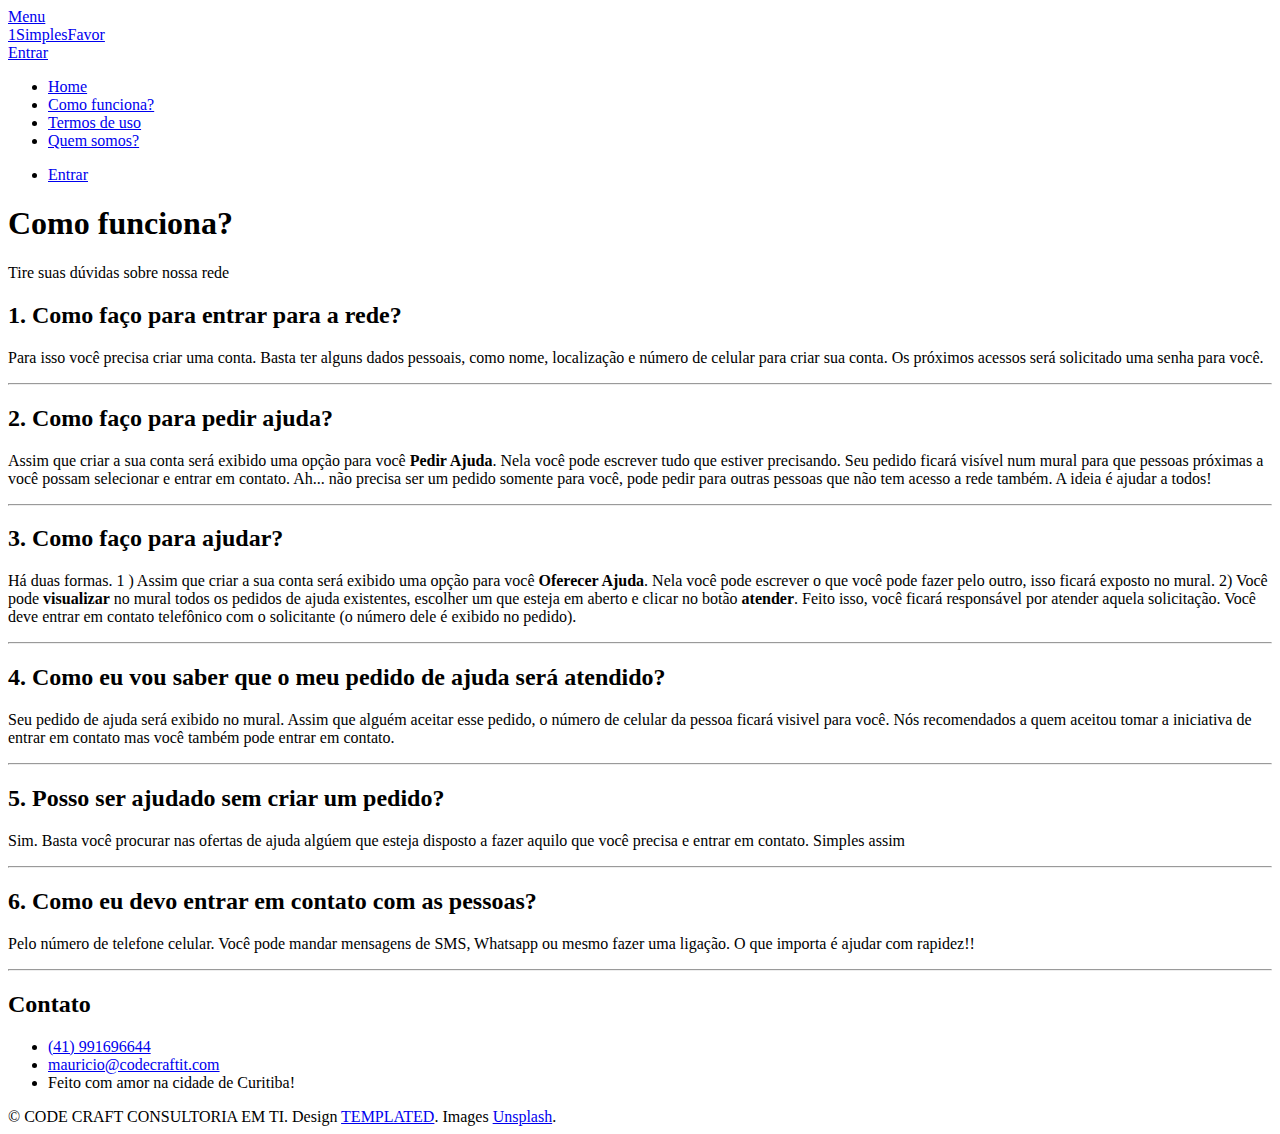
==== funciona.html @ 31f72743 "Add files via upload" ====
<!DOCTYPE HTML>
<html>

<head>
	<title>1SimplesFavor</title>
	<meta charset="utf-8" />
	<meta name="viewport" content="width=device-width, initial-scale=1" />
	<link rel="stylesheet" href="assets/css/main.css" />
	<link rel="shortcut icon" type="image/png" href="images/logo-thumb.png"/>
</head>

<body class="subpage">

	<!-- Header -->
	<header id="header">
		<nav class="left">
			<a href="#menu"><span>Menu</span></a>
		</nav>
		<a href="index.html" class="logo">1SimplesFavor</a>
		<nav class="right">
			<a href="#" class="button alt">Entrar</a>
		</nav>
	</header>

	<!-- Menu -->
	<nav id="menu">
		<ul class="links">
			<li><a href="index.html">Home</a></li>
			<li><a href="funciona.html">Como funciona?</a></li>
			<li><a href="termos.html">Termos de uso</a></li>
			<li><a href="quem.html">Quem somos?</a></li>
		</ul>
		<ul class="actions vertical">
			<li><a href="#" class="button fit">Entrar</a></li>
		</ul>
	</nav>

	<!-- Main -->
	<section id="main" class="wrapper">
		<div class="inner">
			<header class="align-center">
				<h1>Como funciona?</h1>
				<p>Tire suas dúvidas sobre nossa rede</p>
			</header>

			<!-- Content -->
			<h2 id="content">1. Como faço para entrar para a rede?</h2>
			<p>Para isso você precisa criar uma conta. Basta ter alguns dados pessoais, como nome, localização e número
				de celular para criar sua conta. Os próximos acessos será solicitado uma senha para você.</p>
			<hr class="major" />
			<h2 id="content">2. Como faço para pedir ajuda?</h2>
			<p>Assim que criar a sua conta será exibido uma opção para você <strong>Pedir Ajuda</strong>. Nela você pode
				escrever tudo que estiver precisando. Seu pedido ficará visível num mural para que pessoas próximas a
				você possam selecionar e entrar em contato. Ah... não precisa ser um pedido somente para você, pode
				pedir para outras pessoas que não tem acesso a rede também. A ideia é ajudar a todos!</p>
			<hr class="major" />
			<h2 id="content">3. Como faço para ajudar?</h2>
			<p>Há duas formas. 1 ) Assim que criar a sua conta será exibido uma opção para você <strong>Oferecer
					Ajuda</strong>. Nela você pode escrever o que você pode fazer pelo outro, isso ficará exposto no
				mural. 2) Você pode <strong>visualizar</strong> no mural todos os pedidos de ajuda existentes, escolher
				um que esteja em aberto e clicar no botão <strong>atender</strong>. Feito isso, você ficará responsável
				por atender aquela solicitação. Você deve entrar em contato telefônico com o solicitante (o número dele
				é exibido no pedido). </p>
			<hr class="major" />
			<h2 id="content">4. Como eu vou saber que o meu pedido de ajuda será atendido?</h2>
			<p>Seu pedido de ajuda será exibido no mural. Assim que alguém aceitar esse pedido, o número de celular da
				pessoa ficará visivel para você. Nós recomendados a quem aceitou tomar a iniciativa de entrar em contato
				mas você também pode entrar em contato.</p>
			<hr class="major" />
			<h2 id="content">5. Posso ser ajudado sem criar um pedido?</h2>
			<p>Sim. Basta você procurar nas ofertas de ajuda algúem que esteja disposto a fazer aquilo que você precisa
				e entrar em contato. Simples assim</p>
			<hr class="major" />
			<h2 id="content">6. Como eu devo entrar em contato com as pessoas?</h2>
			<p>Pelo número de telefone celular. Você pode mandar mensagens de SMS, Whatsapp ou mesmo fazer uma ligação.
				O que importa é ajudar com rapidez!!</p>
			<hr class="major" />
		</div>
	</section>
	<!-- Footer -->
	<footer id="footer">
		<div class="inner">
			<h2>Contato</h2>
			<ul class="actions">
				<li><span class="icon fa-phone"></span> <a href="#">(41) 991696644</a></li>
				<li><span class="icon fa-envelope"></span> <a href="#">mauricio@codecraftit.com</a></li>
				<li><span class="icon fa-map-marker"></span> Feito com amor na cidade de Curitiba!</li>
			</ul>
		</div>
		<div class="copyright">
			&copy; CODE CRAFT CONSULTORIA EM TI. Design <a href="https://templated.co">TEMPLATED</a>. Images <a
				href="https://unsplash.com">Unsplash</a>.
		</div>
	</footer>
	<!-- Scripts -->
	<script src="assets/js/jquery.min.js"></script>
	<script src="assets/js/jquery.scrolly.min.js"></script>
	<script src="assets/js/skel.min.js"></script>
	<script src="assets/js/util.js"></script>
	<script src="assets/js/main.js"></script>
</body>

</html>
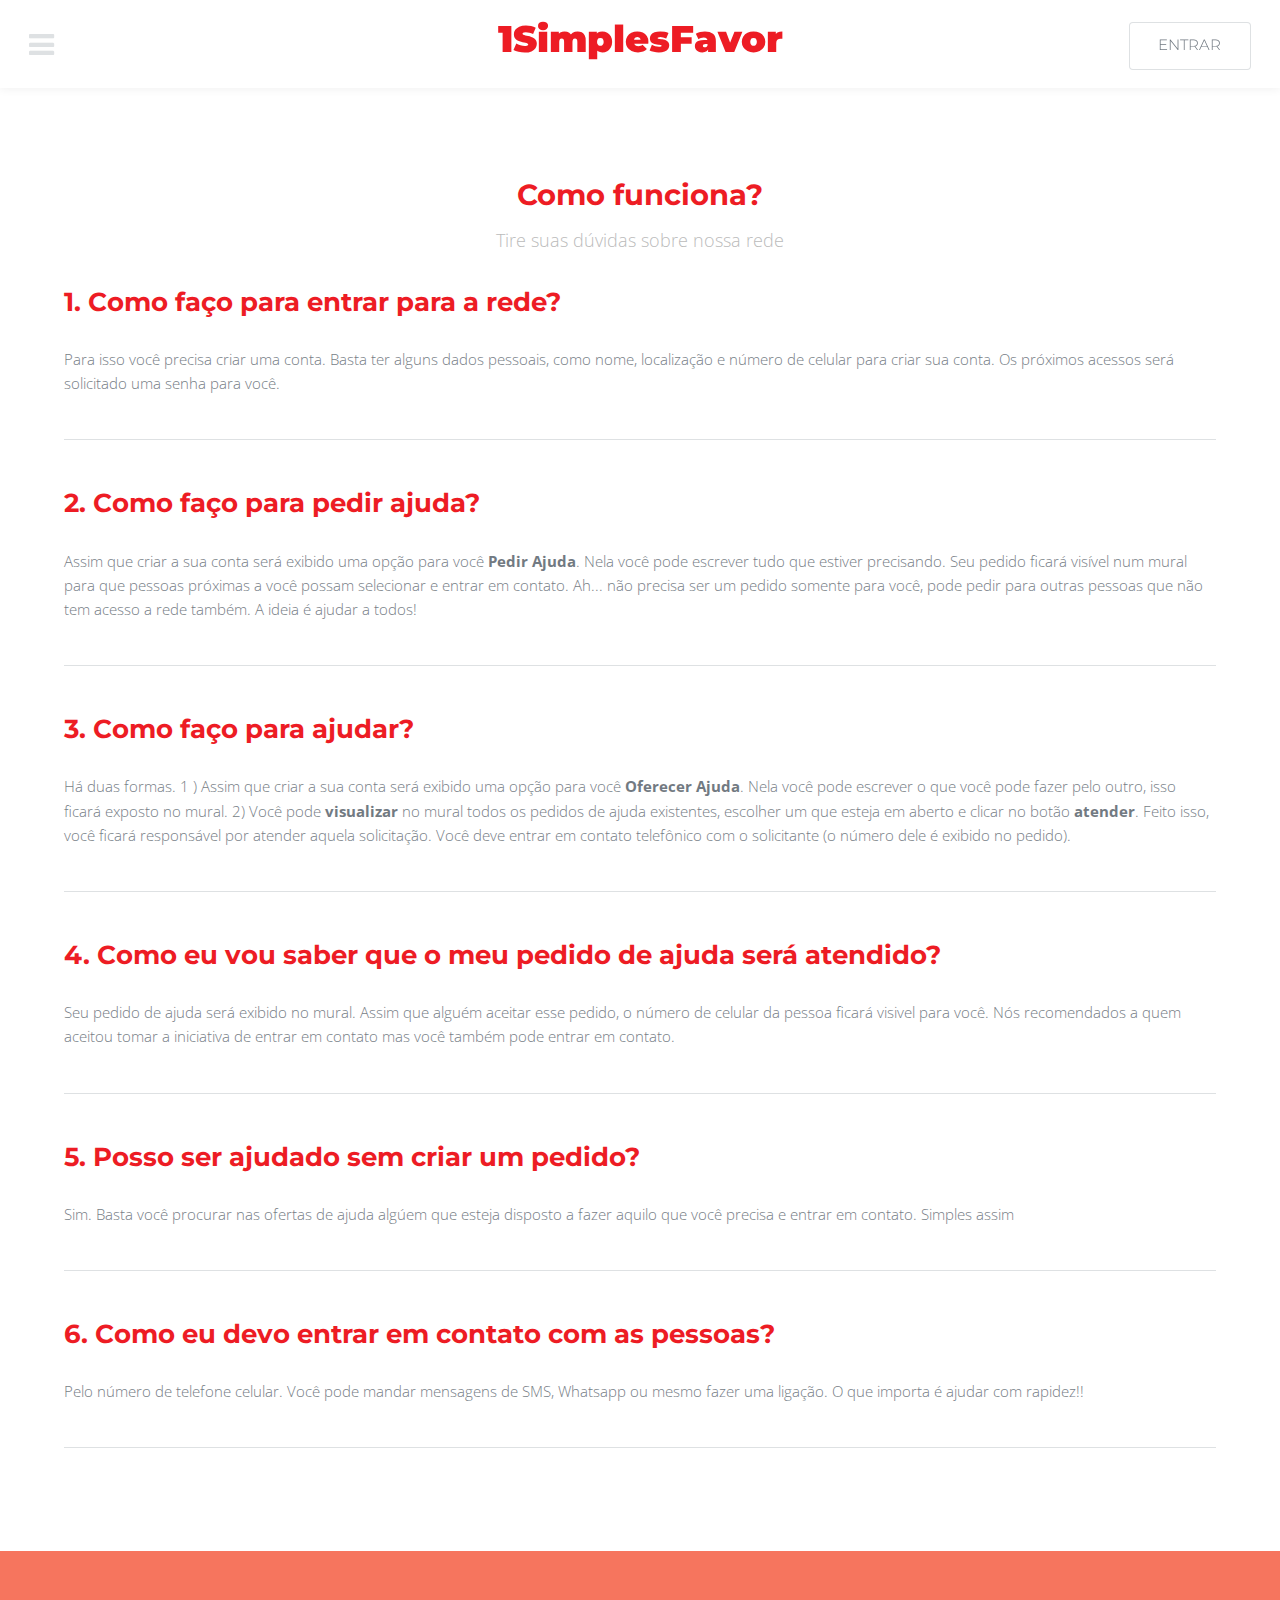
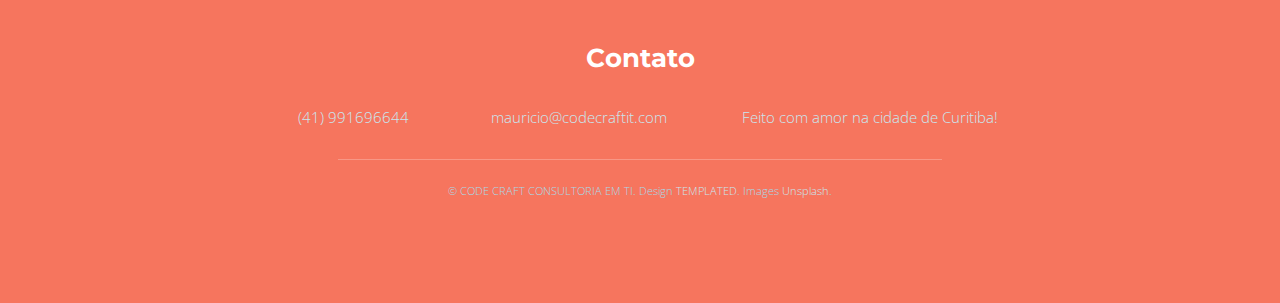
==== commit 191058af: "First commit" ====
--- a/funciona.html
+++ b/funciona.html
@@ -18,7 +18,7 @@
 		</nav>
 		<a href="index.html" class="logo">1SimplesFavor</a>
 		<nav class="right">
-			<a href="#" class="button alt">Entrar</a>
+			<a href="https://app.1simplesfavor.com.br" class="button alt">Entrar</a>
 		</nav>
 	</header>
 
@@ -31,7 +31,7 @@
 			<li><a href="quem.html">Quem somos?</a></li>
 		</ul>
 		<ul class="actions vertical">
-			<li><a href="#" class="button fit">Entrar</a></li>
+			<li><a href="https://app.1simplesfavor.com.br" class="button fit">Entrar</a></li>
 		</ul>
 	</nav>
 
--- a/assets/css/main.css
+++ b/assets/css/main.css
@@ -0,0 +1,3212 @@
+@charset "UTF-8";
+@import url(font-awesome.min.css);
+@import "https://fonts.googleapis.com/css?family=Montserrat:700,900|Open+Sans:300,400|Pacifico";
+
+/*
+	Intensify by TEMPLATED
+	templated.co @templatedco
+	Released for free under the Creative Commons Attribution 3.0 license (templated.co/license)
+*/
+
+/* Reset */
+
+	html, body, div, span, applet, object, iframe, h1, h2, h3, h4, h5, h6, p, blockquote, pre, a, abbr, acronym, address, big, cite, code, del, dfn, em, img, ins, kbd, q, s, samp, small, strike, strong, sub, sup, tt, var, b, u, i, center, dl, dt, dd, ol, ul, li, fieldset, form, label, legend, table, caption, tbody, tfoot, thead, tr, th, td, article, aside, canvas, details, embed, figure, figcaption, footer, header, hgroup, menu, nav, output, ruby, section, summary, time, mark, audio, video {
+		margin: 0;
+		padding: 0;
+		border: 0;
+		font-size: 100%;
+		font: inherit;
+		vertical-align: baseline;
+	}
+
+	article, aside, details, figcaption, figure, footer, header, hgroup, menu, nav, section {
+		display: block;
+	}
+
+	body {
+		line-height: 1;
+	}
+
+	ol, ul {
+		list-style: none;
+	}
+
+	blockquote, q {
+		quotes: none;
+	}
+
+	blockquote:before, blockquote:after, q:before, q:after {
+		content: '';
+		content: none;
+	}
+
+	table {
+		border-collapse: collapse;
+		border-spacing: 0;
+	}
+
+	body {
+		-webkit-text-size-adjust: none;
+	}
+
+/* Box Model */
+
+	*, *:before, *:after {
+		-moz-box-sizing: border-box;
+		-webkit-box-sizing: border-box;
+		box-sizing: border-box;
+	}
+
+/* Containers */
+
+	.container {
+		margin-left: auto;
+		margin-right: auto;
+	}
+
+	.container.\31 25\25 {
+		width: 100%;
+		max-width: 100em;
+		min-width: 80em;
+	}
+
+	.container.\37 5\25 {
+		width: 60em;
+	}
+
+	.container.\35 0\25 {
+		width: 40em;
+	}
+
+	.container.\32 5\25 {
+		width: 20em;
+	}
+
+	.container {
+		width: 80em;
+	}
+
+	@media screen and (max-width: 1680px) {
+
+		.container.\31 25\25 {
+			width: 100%;
+			max-width: 100em;
+			min-width: 80em;
+		}
+
+		.container.\37 5\25 {
+			width: 60em;
+		}
+
+		.container.\35 0\25 {
+			width: 40em;
+		}
+
+		.container.\32 5\25 {
+			width: 20em;
+		}
+
+		.container {
+			width: 80em;
+		}
+
+	}
+
+	@media screen and (max-width: 1280px) {
+
+		.container.\31 25\25 {
+			width: 100%;
+			max-width: 81.25em;
+			min-width: 65em;
+		}
+
+		.container.\37 5\25 {
+			width: 48.75em;
+		}
+
+		.container.\35 0\25 {
+			width: 32.5em;
+		}
+
+		.container.\32 5\25 {
+			width: 16.25em;
+		}
+
+		.container {
+			width: 65em;
+		}
+
+	}
+
+	@media screen and (max-width: 980px) {
+
+		.container.\31 25\25 {
+			width: 100%;
+			max-width: 112.5%;
+			min-width: 90%;
+		}
+
+		.container.\37 5\25 {
+			width: 67.5%;
+		}
+
+		.container.\35 0\25 {
+			width: 45%;
+		}
+
+		.container.\32 5\25 {
+			width: 22.5%;
+		}
+
+		.container {
+			width: 90%;
+		}
+
+	}
+
+	@media screen and (max-width: 736px) {
+
+		.container.\31 25\25 {
+			width: 100%;
+			max-width: 112.5%;
+			min-width: 90%;
+		}
+
+		.container.\37 5\25 {
+			width: 67.5%;
+		}
+
+		.container.\35 0\25 {
+			width: 45%;
+		}
+
+		.container.\32 5\25 {
+			width: 22.5%;
+		}
+
+		.container {
+			width: 90% !important;
+		}
+
+	}
+
+	@media screen and (max-width: 480px) {
+
+		.container.\31 25\25 {
+			width: 100%;
+			max-width: 112.5%;
+			min-width: 90%;
+		}
+
+		.container.\37 5\25 {
+			width: 67.5%;
+		}
+
+		.container.\35 0\25 {
+			width: 45%;
+		}
+
+		.container.\32 5\25 {
+			width: 22.5%;
+		}
+
+		.container {
+			width: 90% !important;
+		}
+
+	}
+
+/* Grid */
+
+	.row {
+		border-bottom: solid 1px transparent;
+		-moz-box-sizing: border-box;
+		-webkit-box-sizing: border-box;
+		box-sizing: border-box;
+	}
+
+	.row > * {
+		float: left;
+		-moz-box-sizing: border-box;
+		-webkit-box-sizing: border-box;
+		box-sizing: border-box;
+	}
+
+	.row:after, .row:before {
+		content: '';
+		display: block;
+		clear: both;
+		height: 0;
+	}
+
+	.row.uniform > * > :first-child {
+		margin-top: 0;
+	}
+
+	.row.uniform > * > :last-child {
+		margin-bottom: 0;
+	}
+
+	.row.\30 \25 > * {
+		padding: 0 0 0 0em;
+	}
+
+	.row.\30 \25 {
+		margin: 0 0 -1px 0em;
+	}
+
+	.row.uniform.\30 \25 > * {
+		padding: 0em 0 0 0em;
+	}
+
+	.row.uniform.\30 \25 {
+		margin: 0em 0 -1px 0em;
+	}
+
+	.row > * {
+		padding: 0 0 0 2em;
+	}
+
+	.row {
+		margin: 0 0 -1px -2em;
+	}
+
+	.row.uniform > * {
+		padding: 2em 0 0 2em;
+	}
+
+	.row.uniform {
+		margin: -2em 0 -1px -2em;
+	}
+
+	.row.\32 00\25 > * {
+		padding: 0 0 0 4em;
+	}
+
+	.row.\32 00\25 {
+		margin: 0 0 -1px -4em;
+	}
+
+	.row.uniform.\32 00\25 > * {
+		padding: 4em 0 0 4em;
+	}
+
+	.row.uniform.\32 00\25 {
+		margin: -4em 0 -1px -4em;
+	}
+
+	.row.\31 50\25 > * {
+		padding: 0 0 0 3em;
+	}
+
+	.row.\31 50\25 {
+		margin: 0 0 -1px -3em;
+	}
+
+	.row.uniform.\31 50\25 > * {
+		padding: 3em 0 0 3em;
+	}
+
+	.row.uniform.\31 50\25 {
+		margin: -3em 0 -1px -3em;
+	}
+
+	.row.\35 0\25 > * {
+		padding: 0 0 0 1em;
+	}
+
+	.row.\35 0\25 {
+		margin: 0 0 -1px -1em;
+	}
+
+	.row.uniform.\35 0\25 > * {
+		padding: 1em 0 0 1em;
+	}
+
+	.row.uniform.\35 0\25 {
+		margin: -1em 0 -1px -1em;
+	}
+
+	.row.\32 5\25 > * {
+		padding: 0 0 0 0.5em;
+	}
+
+	.row.\32 5\25 {
+		margin: 0 0 -1px -0.5em;
+	}
+
+	.row.uniform.\32 5\25 > * {
+		padding: 0.5em 0 0 0.5em;
+	}
+
+	.row.uniform.\32 5\25 {
+		margin: -0.5em 0 -1px -0.5em;
+	}
+
+	.\31 2u, .\31 2u\24 {
+		width: 100%;
+		clear: none;
+		margin-left: 0;
+	}
+
+	.\31 1u, .\31 1u\24 {
+		width: 91.6666666667%;
+		clear: none;
+		margin-left: 0;
+	}
+
+	.\31 0u, .\31 0u\24 {
+		width: 83.3333333333%;
+		clear: none;
+		margin-left: 0;
+	}
+
+	.\39 u, .\39 u\24 {
+		width: 75%;
+		clear: none;
+		margin-left: 0;
+	}
+
+	.\38 u, .\38 u\24 {
+		width: 66.6666666667%;
+		clear: none;
+		margin-left: 0;
+	}
+
+	.\37 u, .\37 u\24 {
+		width: 58.3333333333%;
+		clear: none;
+		margin-left: 0;
+	}
+
+	.\36 u, .\36 u\24 {
+		width: 50%;
+		clear: none;
+		margin-left: 0;
+	}
+
+	.\35 u, .\35 u\24 {
+		width: 41.6666666667%;
+		clear: none;
+		margin-left: 0;
+	}
+
+	.\34 u, .\34 u\24 {
+		width: 33.3333333333%;
+		clear: none;
+		margin-left: 0;
+	}
+
+	.\33 u, .\33 u\24 {
+		width: 25%;
+		clear: none;
+		margin-left: 0;
+	}
+
+	.\32 u, .\32 u\24 {
+		width: 16.6666666667%;
+		clear: none;
+		margin-left: 0;
+	}
+
+	.\31 u, .\31 u\24 {
+		width: 8.3333333333%;
+		clear: none;
+		margin-left: 0;
+	}
+
+	.\31 2u\24 + *,
+	.\31 1u\24 + *,
+	.\31 0u\24 + *,
+	.\39 u\24 + *,
+	.\38 u\24 + *,
+	.\37 u\24 + *,
+	.\36 u\24 + *,
+	.\35 u\24 + *,
+	.\34 u\24 + *,
+	.\33 u\24 + *,
+	.\32 u\24 + *,
+	.\31 u\24 + * {
+		clear: left;
+	}
+
+	.\-11u {
+		margin-left: 91.66667%;
+	}
+
+	.\-10u {
+		margin-left: 83.33333%;
+	}
+
+	.\-9u {
+		margin-left: 75%;
+	}
+
+	.\-8u {
+		margin-left: 66.66667%;
+	}
+
+	.\-7u {
+		margin-left: 58.33333%;
+	}
+
+	.\-6u {
+		margin-left: 50%;
+	}
+
+	.\-5u {
+		margin-left: 41.66667%;
+	}
+
+	.\-4u {
+		margin-left: 33.33333%;
+	}
+
+	.\-3u {
+		margin-left: 25%;
+	}
+
+	.\-2u {
+		margin-left: 16.66667%;
+	}
+
+	.\-1u {
+		margin-left: 8.33333%;
+	}
+
+	@media screen and (max-width: 1680px) {
+
+		.row > * {
+			padding: 0 0 0 2em;
+		}
+
+		.row {
+			margin: 0 0 -1px -2em;
+		}
+
+		.row.uniform > * {
+			padding: 2em 0 0 2em;
+		}
+
+		.row.uniform {
+			margin: -2em 0 -1px -2em;
+		}
+
+		.row.\32 00\25 > * {
+			padding: 0 0 0 4em;
+		}
+
+		.row.\32 00\25 {
+			margin: 0 0 -1px -4em;
+		}
+
+		.row.uniform.\32 00\25 > * {
+			padding: 4em 0 0 4em;
+		}
+
+		.row.uniform.\32 00\25 {
+			margin: -4em 0 -1px -4em;
+		}
+
+		.row.\31 50\25 > * {
+			padding: 0 0 0 3em;
+		}
+
+		.row.\31 50\25 {
+			margin: 0 0 -1px -3em;
+		}
+
+		.row.uniform.\31 50\25 > * {
+			padding: 3em 0 0 3em;
+		}
+
+		.row.uniform.\31 50\25 {
+			margin: -3em 0 -1px -3em;
+		}
+
+		.row.\35 0\25 > * {
+			padding: 0 0 0 1em;
+		}
+
+		.row.\35 0\25 {
+			margin: 0 0 -1px -1em;
+		}
+
+		.row.uniform.\35 0\25 > * {
+			padding: 1em 0 0 1em;
+		}
+
+		.row.uniform.\35 0\25 {
+			margin: -1em 0 -1px -1em;
+		}
+
+		.row.\32 5\25 > * {
+			padding: 0 0 0 0.5em;
+		}
+
+		.row.\32 5\25 {
+			margin: 0 0 -1px -0.5em;
+		}
+
+		.row.uniform.\32 5\25 > * {
+			padding: 0.5em 0 0 0.5em;
+		}
+
+		.row.uniform.\32 5\25 {
+			margin: -0.5em 0 -1px -0.5em;
+		}
+
+		.\31 2u\28xlarge\29, .\31 2u\24\28xlarge\29 {
+			width: 100%;
+			clear: none;
+			margin-left: 0;
+		}
+
+		.\31 1u\28xlarge\29, .\31 1u\24\28xlarge\29 {
+			width: 91.6666666667%;
+			clear: none;
+			margin-left: 0;
+		}
+
+		.\31 0u\28xlarge\29, .\31 0u\24\28xlarge\29 {
+			width: 83.3333333333%;
+			clear: none;
+			margin-left: 0;
+		}
+
+		.\39 u\28xlarge\29, .\39 u\24\28xlarge\29 {
+			width: 75%;
+			clear: none;
+			margin-left: 0;
+		}
+
+		.\38 u\28xlarge\29, .\38 u\24\28xlarge\29 {
+			width: 66.6666666667%;
+			clear: none;
+			margin-left: 0;
+		}
+
+		.\37 u\28xlarge\29, .\37 u\24\28xlarge\29 {
+			width: 58.3333333333%;
+			clear: none;
+			margin-left: 0;
+		}
+
+		.\36 u\28xlarge\29, .\36 u\24\28xlarge\29 {
+			width: 50%;
+			clear: none;
+			margin-left: 0;
+		}
+
+		.\35 u\28xlarge\29, .\35 u\24\28xlarge\29 {
+			width: 41.6666666667%;
+			clear: none;
+			margin-left: 0;
+		}
+
+		.\34 u\28xlarge\29, .\34 u\24\28xlarge\29 {
+			width: 33.3333333333%;
+			clear: none;
+			margin-left: 0;
+		}
+
+		.\33 u\28xlarge\29, .\33 u\24\28xlarge\29 {
+			width: 25%;
+			clear: none;
+			margin-left: 0;
+		}
+
+		.\32 u\28xlarge\29, .\32 u\24\28xlarge\29 {
+			width: 16.6666666667%;
+			clear: none;
+			margin-left: 0;
+		}
+
+		.\31 u\28xlarge\29, .\31 u\24\28xlarge\29 {
+			width: 8.3333333333%;
+			clear: none;
+			margin-left: 0;
+		}
+
+		.\31 2u\24\28xlarge\29 + *,
+		.\31 1u\24\28xlarge\29 + *,
+		.\31 0u\24\28xlarge\29 + *,
+		.\39 u\24\28xlarge\29 + *,
+		.\38 u\24\28xlarge\29 + *,
+		.\37 u\24\28xlarge\29 + *,
+		.\36 u\24\28xlarge\29 + *,
+		.\35 u\24\28xlarge\29 + *,
+		.\34 u\24\28xlarge\29 + *,
+		.\33 u\24\28xlarge\29 + *,
+		.\32 u\24\28xlarge\29 + *,
+		.\31 u\24\28xlarge\29 + * {
+			clear: left;
+		}
+
+		.\-11u\28xlarge\29 {
+			margin-left: 91.66667%;
+		}
+
+		.\-10u\28xlarge\29 {
+			margin-left: 83.33333%;
+		}
+
+		.\-9u\28xlarge\29 {
+			margin-left: 75%;
+		}
+
+		.\-8u\28xlarge\29 {
+			margin-left: 66.66667%;
+		}
+
+		.\-7u\28xlarge\29 {
+			margin-left: 58.33333%;
+		}
+
+		.\-6u\28xlarge\29 {
+			margin-left: 50%;
+		}
+
+		.\-5u\28xlarge\29 {
+			margin-left: 41.66667%;
+		}
+
+		.\-4u\28xlarge\29 {
+			margin-left: 33.33333%;
+		}
+
+		.\-3u\28xlarge\29 {
+			margin-left: 25%;
+		}
+
+		.\-2u\28xlarge\29 {
+			margin-left: 16.66667%;
+		}
+
+		.\-1u\28xlarge\29 {
+			margin-left: 8.33333%;
+		}
+
+	}
+
+	@media screen and (max-width: 1280px) {
+
+		.row > * {
+			padding: 0 0 0 1.5em;
+		}
+
+		.row {
+			margin: 0 0 -1px -1.5em;
+		}
+
+		.row.uniform > * {
+			padding: 1.5em 0 0 1.5em;
+		}
+
+		.row.uniform {
+			margin: -1.5em 0 -1px -1.5em;
+		}
+
+		.row.\32 00\25 > * {
+			padding: 0 0 0 3em;
+		}
+
+		.row.\32 00\25 {
+			margin: 0 0 -1px -3em;
+		}
+
+		.row.uniform.\32 00\25 > * {
+			padding: 3em 0 0 3em;
+		}
+
+		.row.uniform.\32 00\25 {
+			margin: -3em 0 -1px -3em;
+		}
+
+		.row.\31 50\25 > * {
+			padding: 0 0 0 2.25em;
+		}
+
+		.row.\31 50\25 {
+			margin: 0 0 -1px -2.25em;
+		}
+
+		.row.uniform.\31 50\25 > * {
+			padding: 2.25em 0 0 2.25em;
+		}
+
+		.row.uniform.\31 50\25 {
+			margin: -2.25em 0 -1px -2.25em;
+		}
+
+		.row.\35 0\25 > * {
+			padding: 0 0 0 0.75em;
+		}
+
+		.row.\35 0\25 {
+			margin: 0 0 -1px -0.75em;
+		}
+
+		.row.uniform.\35 0\25 > * {
+			padding: 0.75em 0 0 0.75em;
+		}
+
+		.row.uniform.\35 0\25 {
+			margin: -0.75em 0 -1px -0.75em;
+		}
+
+		.row.\32 5\25 > * {
+			padding: 0 0 0 0.375em;
+		}
+
+		.row.\32 5\25 {
+			margin: 0 0 -1px -0.375em;
+		}
+
+		.row.uniform.\32 5\25 > * {
+			padding: 0.375em 0 0 0.375em;
+		}
+
+		.row.uniform.\32 5\25 {
+			margin: -0.375em 0 -1px -0.375em;
+		}
+
+		.\31 2u\28large\29, .\31 2u\24\28large\29 {
+			width: 100%;
+			clear: none;
+			margin-left: 0;
+		}
+
+		.\31 1u\28large\29, .\31 1u\24\28large\29 {
+			width: 91.6666666667%;
+			clear: none;
+			margin-left: 0;
+		}
+
+		.\31 0u\28large\29, .\31 0u\24\28large\29 {
+			width: 83.3333333333%;
+			clear: none;
+			margin-left: 0;
+		}
+
+		.\39 u\28large\29, .\39 u\24\28large\29 {
+			width: 75%;
+			clear: none;
+			margin-left: 0;
+		}
+
+		.\38 u\28large\29, .\38 u\24\28large\29 {
+			width: 66.6666666667%;
+			clear: none;
+			margin-left: 0;
+		}
+
+		.\37 u\28large\29, .\37 u\24\28large\29 {
+			width: 58.3333333333%;
+			clear: none;
+			margin-left: 0;
+		}
+
+		.\36 u\28large\29, .\36 u\24\28large\29 {
+			width: 50%;
+			clear: none;
+			margin-left: 0;
+		}
+
+		.\35 u\28large\29, .\35 u\24\28large\29 {
+			width: 41.6666666667%;
+			clear: none;
+			margin-left: 0;
+		}
+
+		.\34 u\28large\29, .\34 u\24\28large\29 {
+			width: 33.3333333333%;
+			clear: none;
+			margin-left: 0;
+		}
+
+		.\33 u\28large\29, .\33 u\24\28large\29 {
+			width: 25%;
+			clear: none;
+			margin-left: 0;
+		}
+
+		.\32 u\28large\29, .\32 u\24\28large\29 {
+			width: 16.6666666667%;
+			clear: none;
+			margin-left: 0;
+		}
+
+		.\31 u\28large\29, .\31 u\24\28large\29 {
+			width: 8.3333333333%;
+			clear: none;
+			margin-left: 0;
+		}
+
+		.\31 2u\24\28large\29 + *,
+		.\31 1u\24\28large\29 + *,
+		.\31 0u\24\28large\29 + *,
+		.\39 u\24\28large\29 + *,
+		.\38 u\24\28large\29 + *,
+		.\37 u\24\28large\29 + *,
+		.\36 u\24\28large\29 + *,
+		.\35 u\24\28large\29 + *,
+		.\34 u\24\28large\29 + *,
+		.\33 u\24\28large\29 + *,
+		.\32 u\24\28large\29 + *,
+		.\31 u\24\28large\29 + * {
+			clear: left;
+		}
+
+		.\-11u\28large\29 {
+			margin-left: 91.66667%;
+		}
+
+		.\-10u\28large\29 {
+			margin-left: 83.33333%;
+		}
+
+		.\-9u\28large\29 {
+			margin-left: 75%;
+		}
+
+		.\-8u\28large\29 {
+			margin-left: 66.66667%;
+		}
+
+		.\-7u\28large\29 {
+			margin-left: 58.33333%;
+		}
+
+		.\-6u\28large\29 {
+			margin-left: 50%;
+		}
+
+		.\-5u\28large\29 {
+			margin-left: 41.66667%;
+		}
+
+		.\-4u\28large\29 {
+			margin-left: 33.33333%;
+		}
+
+		.\-3u\28large\29 {
+			margin-left: 25%;
+		}
+
+		.\-2u\28large\29 {
+			margin-left: 16.66667%;
+		}
+
+		.\-1u\28large\29 {
+			margin-left: 8.33333%;
+		}
+
+	}
+
+	@media screen and (max-width: 980px) {
+
+		.row > * {
+			padding: 0 0 0 1.5em;
+		}
+
+		.row {
+			margin: 0 0 -1px -1.5em;
+		}
+
+		.row.uniform > * {
+			padding: 1.5em 0 0 1.5em;
+		}
+
+		.row.uniform {
+			margin: -1.5em 0 -1px -1.5em;
+		}
+
+		.row.\32 00\25 > * {
+			padding: 0 0 0 3em;
+		}
+
+		.row.\32 00\25 {
+			margin: 0 0 -1px -3em;
+		}
+
+		.row.uniform.\32 00\25 > * {
+			padding: 3em 0 0 3em;
+		}
+
+		.row.uniform.\32 00\25 {
+			margin: -3em 0 -1px -3em;
+		}
+
+		.row.\31 50\25 > * {
+			padding: 0 0 0 2.25em;
+		}
+
+		.row.\31 50\25 {
+			margin: 0 0 -1px -2.25em;
+		}
+
+		.row.uniform.\31 50\25 > * {
+			padding: 2.25em 0 0 2.25em;
+		}
+
+		.row.uniform.\31 50\25 {
+			margin: -2.25em 0 -1px -2.25em;
+		}
+
+		.row.\35 0\25 > * {
+			padding: 0 0 0 0.75em;
+		}
+
+		.row.\35 0\25 {
+			margin: 0 0 -1px -0.75em;
+		}
+
+		.row.uniform.\35 0\25 > * {
+			padding: 0.75em 0 0 0.75em;
+		}
+
+		.row.uniform.\35 0\25 {
+			margin: -0.75em 0 -1px -0.75em;
+		}
+
+		.row.\32 5\25 > * {
+			padding: 0 0 0 0.375em;
+		}
+
+		.row.\32 5\25 {
+			margin: 0 0 -1px -0.375em;
+		}
+
+		.row.uniform.\32 5\25 > * {
+			padding: 0.375em 0 0 0.375em;
+		}
+
+		.row.uniform.\32 5\25 {
+			margin: -0.375em 0 -1px -0.375em;
+		}
+
+		.\31 2u\28medium\29, .\31 2u\24\28medium\29 {
+			width: 100%;
+			clear: none;
+			margin-left: 0;
+		}
+
+		.\31 1u\28medium\29, .\31 1u\24\28medium\29 {
+			width: 91.6666666667%;
+			clear: none;
+			margin-left: 0;
+		}
+
+		.\31 0u\28medium\29, .\31 0u\24\28medium\29 {
+			width: 83.3333333333%;
+			clear: none;
+			margin-left: 0;
+		}
+
+		.\39 u\28medium\29, .\39 u\24\28medium\29 {
+			width: 75%;
+			clear: none;
+			margin-left: 0;
+		}
+
+		.\38 u\28medium\29, .\38 u\24\28medium\29 {
+			width: 66.6666666667%;
+			clear: none;
+			margin-left: 0;
+		}
+
+		.\37 u\28medium\29, .\37 u\24\28medium\29 {
+			width: 58.3333333333%;
+			clear: none;
+			margin-left: 0;
+		}
+
+		.\36 u\28medium\29, .\36 u\24\28medium\29 {
+			width: 50%;
+			clear: none;
+			margin-left: 0;
+		}
+
+		.\35 u\28medium\29, .\35 u\24\28medium\29 {
+			width: 41.6666666667%;
+			clear: none;
+			margin-left: 0;
+		}
+
+		.\34 u\28medium\29, .\34 u\24\28medium\29 {
+			width: 33.3333333333%;
+			clear: none;
+			margin-left: 0;
+		}
+
+		.\33 u\28medium\29, .\33 u\24\28medium\29 {
+			width: 25%;
+			clear: none;
+			margin-left: 0;
+		}
+
+		.\32 u\28medium\29, .\32 u\24\28medium\29 {
+			width: 16.6666666667%;
+			clear: none;
+			margin-left: 0;
+		}
+
+		.\31 u\28medium\29, .\31 u\24\28medium\29 {
+			width: 8.3333333333%;
+			clear: none;
+			margin-left: 0;
+		}
+
+		.\31 2u\24\28medium\29 + *,
+		.\31 1u\24\28medium\29 + *,
+		.\31 0u\24\28medium\29 + *,
+		.\39 u\24\28medium\29 + *,
+		.\38 u\24\28medium\29 + *,
+		.\37 u\24\28medium\29 + *,
+		.\36 u\24\28medium\29 + *,
+		.\35 u\24\28medium\29 + *,
+		.\34 u\24\28medium\29 + *,
+		.\33 u\24\28medium\29 + *,
+		.\32 u\24\28medium\29 + *,
+		.\31 u\24\28medium\29 + * {
+			clear: left;
+		}
+
+		.\-11u\28medium\29 {
+			margin-left: 91.66667%;
+		}
+
+		.\-10u\28medium\29 {
+			margin-left: 83.33333%;
+		}
+
+		.\-9u\28medium\29 {
+			margin-left: 75%;
+		}
+
+		.\-8u\28medium\29 {
+			margin-left: 66.66667%;
+		}
+
+		.\-7u\28medium\29 {
+			margin-left: 58.33333%;
+		}
+
+		.\-6u\28medium\29 {
+			margin-left: 50%;
+		}
+
+		.\-5u\28medium\29 {
+			margin-left: 41.66667%;
+		}
+
+		.\-4u\28medium\29 {
+			margin-left: 33.33333%;
+		}
+
+		.\-3u\28medium\29 {
+			margin-left: 25%;
+		}
+
+		.\-2u\28medium\29 {
+			margin-left: 16.66667%;
+		}
+
+		.\-1u\28medium\29 {
+			margin-left: 8.33333%;
+		}
+
+	}
+
+	@media screen and (max-width: 736px) {
+
+		.row > * {
+			padding: 0 0 0 1.25em;
+		}
+
+		.row {
+			margin: 0 0 -1px -1.25em;
+		}
+
+		.row.uniform > * {
+			padding: 1.25em 0 0 1.25em;
+		}
+
+		.row.uniform {
+			margin: -1.25em 0 -1px -1.25em;
+		}
+
+		.row.\32 00\25 > * {
+			padding: 0 0 0 2.5em;
+		}
+
+		.row.\32 00\25 {
+			margin: 0 0 -1px -2.5em;
+		}
+
+		.row.uniform.\32 00\25 > * {
+			padding: 2.5em 0 0 2.5em;
+		}
+
+		.row.uniform.\32 00\25 {
+			margin: -2.5em 0 -1px -2.5em;
+		}
+
+		.row.\31 50\25 > * {
+			padding: 0 0 0 1.875em;
+		}
+
+		.row.\31 50\25 {
+			margin: 0 0 -1px -1.875em;
+		}
+
+		.row.uniform.\31 50\25 > * {
+			padding: 1.875em 0 0 1.875em;
+		}
+
+		.row.uniform.\31 50\25 {
+			margin: -1.875em 0 -1px -1.875em;
+		}
+
+		.row.\35 0\25 > * {
+			padding: 0 0 0 0.625em;
+		}
+
+		.row.\35 0\25 {
+			margin: 0 0 -1px -0.625em;
+		}
+
+		.row.uniform.\35 0\25 > * {
+			padding: 0.625em 0 0 0.625em;
+		}
+
+		.row.uniform.\35 0\25 {
+			margin: -0.625em 0 -1px -0.625em;
+		}
+
+		.row.\32 5\25 > * {
+			padding: 0 0 0 0.3125em;
+		}
+
+		.row.\32 5\25 {
+			margin: 0 0 -1px -0.3125em;
+		}
+
+		.row.uniform.\32 5\25 > * {
+			padding: 0.3125em 0 0 0.3125em;
+		}
+
+		.row.uniform.\32 5\25 {
+			margin: -0.3125em 0 -1px -0.3125em;
+		}
+
+		.\31 2u\28small\29, .\31 2u\24\28small\29 {
+			width: 100%;
+			clear: none;
+			margin-left: 0;
+		}
+
+		.\31 1u\28small\29, .\31 1u\24\28small\29 {
+			width: 91.6666666667%;
+			clear: none;
+			margin-left: 0;
+		}
+
+		.\31 0u\28small\29, .\31 0u\24\28small\29 {
+			width: 83.3333333333%;
+			clear: none;
+			margin-left: 0;
+		}
+
+		.\39 u\28small\29, .\39 u\24\28small\29 {
+			width: 75%;
+			clear: none;
+			margin-left: 0;
+		}
+
+		.\38 u\28small\29, .\38 u\24\28small\29 {
+			width: 66.6666666667%;
+			clear: none;
+			margin-left: 0;
+		}
+
+		.\37 u\28small\29, .\37 u\24\28small\29 {
+			width: 58.3333333333%;
+			clear: none;
+			margin-left: 0;
+		}
+
+		.\36 u\28small\29, .\36 u\24\28small\29 {
+			width: 50%;
+			clear: none;
+			margin-left: 0;
+		}
+
+		.\35 u\28small\29, .\35 u\24\28small\29 {
+			width: 41.6666666667%;
+			clear: none;
+			margin-left: 0;
+		}
+
+		.\34 u\28small\29, .\34 u\24\28small\29 {
+			width: 33.3333333333%;
+			clear: none;
+			margin-left: 0;
+		}
+
+		.\33 u\28small\29, .\33 u\24\28small\29 {
+			width: 25%;
+			clear: none;
+			margin-left: 0;
+		}
+
+		.\32 u\28small\29, .\32 u\24\28small\29 {
+			width: 16.6666666667%;
+			clear: none;
+			margin-left: 0;
+		}
+
+		.\31 u\28small\29, .\31 u\24\28small\29 {
+			width: 8.3333333333%;
+			clear: none;
+			margin-left: 0;
+		}
+
+		.\31 2u\24\28small\29 + *,
+		.\31 1u\24\28small\29 + *,
+		.\31 0u\24\28small\29 + *,
+		.\39 u\24\28small\29 + *,
+		.\38 u\24\28small\29 + *,
+		.\37 u\24\28small\29 + *,
+		.\36 u\24\28small\29 + *,
+		.\35 u\24\28small\29 + *,
+		.\34 u\24\28small\29 + *,
+		.\33 u\24\28small\29 + *,
+		.\32 u\24\28small\29 + *,
+		.\31 u\24\28small\29 + * {
+			clear: left;
+		}
+
+		.\-11u\28small\29 {
+			margin-left: 91.66667%;
+		}
+
+		.\-10u\28small\29 {
+			margin-left: 83.33333%;
+		}
+
+		.\-9u\28small\29 {
+			margin-left: 75%;
+		}
+
+		.\-8u\28small\29 {
+			margin-left: 66.66667%;
+		}
+
+		.\-7u\28small\29 {
+			margin-left: 58.33333%;
+		}
+
+		.\-6u\28small\29 {
+			margin-left: 50%;
+		}
+
+		.\-5u\28small\29 {
+			margin-left: 41.66667%;
+		}
+
+		.\-4u\28small\29 {
+			margin-left: 33.33333%;
+		}
+
+		.\-3u\28small\29 {
+			margin-left: 25%;
+		}
+
+		.\-2u\28small\29 {
+			margin-left: 16.66667%;
+		}
+
+		.\-1u\28small\29 {
+			margin-left: 8.33333%;
+		}
+
+	}
+
+	@media screen and (max-width: 480px) {
+
+		.row > * {
+			padding: 0 0 0 1.25em;
+		}
+
+		.row {
+			margin: 0 0 -1px -1.25em;
+		}
+
+		.row.uniform > * {
+			padding: 1.25em 0 0 1.25em;
+		}
+
+		.row.uniform {
+			margin: -1.25em 0 -1px -1.25em;
+		}
+
+		.row.\32 00\25 > * {
+			padding: 0 0 0 2.5em;
+		}
+
+		.row.\32 00\25 {
+			margin: 0 0 -1px -2.5em;
+		}
+
+		.row.uniform.\32 00\25 > * {
+			padding: 2.5em 0 0 2.5em;
+		}
+
+		.row.uniform.\32 00\25 {
+			margin: -2.5em 0 -1px -2.5em;
+		}
+
+		.row.\31 50\25 > * {
+			padding: 0 0 0 1.875em;
+		}
+
+		.row.\31 50\25 {
+			margin: 0 0 -1px -1.875em;
+		}
+
+		.row.uniform.\31 50\25 > * {
+			padding: 1.875em 0 0 1.875em;
+		}
+
+		.row.uniform.\31 50\25 {
+			margin: -1.875em 0 -1px -1.875em;
+		}
+
+		.row.\35 0\25 > * {
+			padding: 0 0 0 0.625em;
+		}
+
+		.row.\35 0\25 {
+			margin: 0 0 -1px -0.625em;
+		}
+
+		.row.uniform.\35 0\25 > * {
+			padding: 0.625em 0 0 0.625em;
+		}
+
+		.row.uniform.\35 0\25 {
+			margin: -0.625em 0 -1px -0.625em;
+		}
+
+		.row.\32 5\25 > * {
+			padding: 0 0 0 0.3125em;
+		}
+
+		.row.\32 5\25 {
+			margin: 0 0 -1px -0.3125em;
+		}
+
+		.row.uniform.\32 5\25 > * {
+			padding: 0.3125em 0 0 0.3125em;
+		}
+
+		.row.uniform.\32 5\25 {
+			margin: -0.3125em 0 -1px -0.3125em;
+		}
+
+		.\31 2u\28xsmall\29, .\31 2u\24\28xsmall\29 {
+			width: 100%;
+			clear: none;
+			margin-left: 0;
+		}
+
+		.\31 1u\28xsmall\29, .\31 1u\24\28xsmall\29 {
+			width: 91.6666666667%;
+			clear: none;
+			margin-left: 0;
+		}
+
+		.\31 0u\28xsmall\29, .\31 0u\24\28xsmall\29 {
+			width: 83.3333333333%;
+			clear: none;
+			margin-left: 0;
+		}
+
+		.\39 u\28xsmall\29, .\39 u\24\28xsmall\29 {
+			width: 75%;
+			clear: none;
+			margin-left: 0;
+		}
+
+		.\38 u\28xsmall\29, .\38 u\24\28xsmall\29 {
+			width: 66.6666666667%;
+			clear: none;
+			margin-left: 0;
+		}
+
+		.\37 u\28xsmall\29, .\37 u\24\28xsmall\29 {
+			width: 58.3333333333%;
+			clear: none;
+			margin-left: 0;
+		}
+
+		.\36 u\28xsmall\29, .\36 u\24\28xsmall\29 {
+			width: 50%;
+			clear: none;
+			margin-left: 0;
+		}
+
+		.\35 u\28xsmall\29, .\35 u\24\28xsmall\29 {
+			width: 41.6666666667%;
+			clear: none;
+			margin-left: 0;
+		}
+
+		.\34 u\28xsmall\29, .\34 u\24\28xsmall\29 {
+			width: 33.3333333333%;
+			clear: none;
+			margin-left: 0;
+		}
+
+		.\33 u\28xsmall\29, .\33 u\24\28xsmall\29 {
+			width: 25%;
+			clear: none;
+			margin-left: 0;
+		}
+
+		.\32 u\28xsmall\29, .\32 u\24\28xsmall\29 {
+			width: 16.6666666667%;
+			clear: none;
+			margin-left: 0;
+		}
+
+		.\31 u\28xsmall\29, .\31 u\24\28xsmall\29 {
+			width: 8.3333333333%;
+			clear: none;
+			margin-left: 0;
+		}
+
+		.\31 2u\24\28xsmall\29 + *,
+		.\31 1u\24\28xsmall\29 + *,
+		.\31 0u\24\28xsmall\29 + *,
+		.\39 u\24\28xsmall\29 + *,
+		.\38 u\24\28xsmall\29 + *,
+		.\37 u\24\28xsmall\29 + *,
+		.\36 u\24\28xsmall\29 + *,
+		.\35 u\24\28xsmall\29 + *,
+		.\34 u\24\28xsmall\29 + *,
+		.\33 u\24\28xsmall\29 + *,
+		.\32 u\24\28xsmall\29 + *,
+		.\31 u\24\28xsmall\29 + * {
+			clear: left;
+		}
+
+		.\-11u\28xsmall\29 {
+			margin-left: 91.66667%;
+		}
+
+		.\-10u\28xsmall\29 {
+			margin-left: 83.33333%;
+		}
+
+		.\-9u\28xsmall\29 {
+			margin-left: 75%;
+		}
+
+		.\-8u\28xsmall\29 {
+			margin-left: 66.66667%;
+		}
+
+		.\-7u\28xsmall\29 {
+			margin-left: 58.33333%;
+		}
+
+		.\-6u\28xsmall\29 {
+			margin-left: 50%;
+		}
+
+		.\-5u\28xsmall\29 {
+			margin-left: 41.66667%;
+		}
+
+		.\-4u\28xsmall\29 {
+			margin-left: 33.33333%;
+		}
+
+		.\-3u\28xsmall\29 {
+			margin-left: 25%;
+		}
+
+		.\-2u\28xsmall\29 {
+			margin-left: 16.66667%;
+		}
+
+		.\-1u\28xsmall\29 {
+			margin-left: 8.33333%;
+		}
+
+	}
+
+/* Basic */
+
+	@-ms-viewport {
+		width: device-width;
+	}
+
+	body {
+		-ms-overflow-style: scrollbar;
+	}
+
+	@media screen and (max-width: 480px) {
+
+		html, body {
+			min-width: 320px;
+		}
+
+	}
+
+	body {
+		background: #fff;
+	}
+
+		body.is-loading *, body.is-loading *:before, body.is-loading *:after {
+			-moz-animation: none !important;
+			-webkit-animation: none !important;
+			-ms-animation: none !important;
+			animation: none !important;
+			-moz-transition: none !important;
+			-webkit-transition: none !important;
+			-ms-transition: none !important;
+			transition: none !important;
+		}
+
+	.inner {
+		margin: 0 auto;
+		max-width: 65em;
+	}
+
+		@media screen and (max-width: 1280px) {
+
+			.inner {
+				max-width: 90%;
+			}
+
+		}
+
+		@media screen and (max-width: 980px) {
+
+			.inner {
+				max-width: 70%;
+			}
+
+		}
+
+		@media screen and (max-width: 736px) {
+
+			.inner {
+				max-width: 85%;
+			}
+
+		}
+
+/* Type */
+
+	body, input, select, textarea {
+		color: #767d85;
+		font-family: "Open Sans", Arial, Helvetica, sans-serif;
+		font-size: 13pt;
+		font-weight: 300;
+		line-height: 1.65;
+	}
+
+		@media screen and (max-width: 1680px) {
+
+			body, input, select, textarea {
+				font-size: 11pt;
+			}
+
+		}
+
+		@media screen and (max-width: 1280px) {
+
+			body, input, select, textarea {
+				font-size: 11pt;
+			}
+
+		}
+
+		@media screen and (max-width: 980px) {
+
+			body, input, select, textarea {
+				font-size: 12pt;
+			}
+
+		}
+
+		@media screen and (max-width: 736px) {
+
+			body, input, select, textarea {
+				font-size: 12pt;
+			}
+
+		}
+
+		@media screen and (max-width: 480px) {
+
+			body, input, select, textarea {
+				font-size: 12pt;
+			}
+
+		}
+
+	a {
+		color: #ED1C24;
+		text-decoration: underline;
+	}
+
+		a:hover {
+			text-decoration: none;
+		}
+
+	strong, b {
+		color: #727a82;
+		font-weight: 700;
+	}
+
+	em, i {
+		font-style: italic;
+	}
+
+	p {
+		margin: 0 0 2em 0;
+	}
+
+	h1, h2, h3, h4, h5, h6 {
+		color: #727a82;
+		font-weight: 700;
+		font-family: "Montserrat", sans-serif;
+		line-height: 1.5;
+		margin: 0 0 1em 0;
+	}
+
+		h1 a, h2 a, h3 a, h4 a, h5 a, h6 a {
+			color: inherit;
+			text-decoration: none;
+		}
+
+	h1 {
+		font-size: 2em;
+		line-height: 1.3;
+	}
+
+	h2 {
+		font-size: 1.75em;
+	}
+
+	h3 {
+		font-size: 1.25em;
+	}
+
+	h4 {
+		font-size: 1em;
+	}
+
+	h5 {
+		font-size: 0.9em;
+	}
+
+	h6 {
+		font-size: 0.7em;
+	}
+
+	sub {
+		font-size: 0.8em;
+		position: relative;
+		top: 0.5em;
+	}
+
+	sup {
+		font-size: 0.8em;
+		position: relative;
+		top: -0.5em;
+	}
+
+	blockquote {
+		font-style: italic;
+		margin: 0 0 2em 0;
+	}
+
+	cite {
+		display: block;
+	}
+
+		cite.author {
+			font-weight: 400;
+		}
+
+		cite.company {
+			font-size: .8em;
+		}
+
+	figure {
+		margin: 0 0 2em 0;
+	}
+
+	code {
+		background: rgba(144, 144, 144, 0.075);
+		border-radius: 4px;
+		border: solid 1px #dee1e3;
+		font-family: "Courier New", monospace;
+		font-size: 0.9em;
+		margin: 0 0.25em;
+		padding: 0.25em 0.65em;
+	}
+
+	pre {
+		-webkit-overflow-scrolling: touch;
+		font-family: "Courier New", monospace;
+		font-size: 0.9em;
+		margin: 0 0 2em 0;
+	}
+
+		pre code {
+			display: block;
+			line-height: 1.75;
+			padding: 1em 1.5em;
+			overflow-x: auto;
+		}
+
+	hr {
+		border: 0;
+		border-bottom: solid 1px #dee1e3;
+		margin: 2em 0;
+	}
+
+		hr.major {
+			margin: 3em 0;
+		}
+
+	.align-left {
+		text-align: left;
+	}
+
+	.align-center {
+		text-align: center;
+	}
+
+	.align-right {
+		text-align: right;
+	}
+
+/* Section/Article */
+
+	section.special, article.special {
+		text-align: center;
+	}
+
+	header p {
+		color: #bbb;
+		position: relative;
+		margin: 0 0 1.5em 0;
+	}
+
+	header h1 + p {
+		font-size: 1.25em;
+		margin-top: -1em;
+	}
+
+	header h2 + p {
+		font-size: 1.25em;
+		margin-top: -1em;
+	}
+
+	header h3 + p {
+		font-size: 1.1em;
+		margin-top: -0.8em;
+	}
+
+	header h4 + p,
+	header h5 + p,
+	header h6 + p {
+		font-size: 0.9em;
+		margin-top: -0.6em;
+	}
+
+/* Form */
+
+	form {
+		margin: 0 0 2em 0;
+	}
+
+	label {
+		color: #727a82;
+		display: block;
+		font-size: 0.9em;
+		font-weight: 700;
+		margin: 0 0 1em 0;
+	}
+
+	input[type="text"],
+	input[type="password"],
+	input[type="email"],
+	input[type="tel"],
+	select,
+	textarea {
+		-moz-appearance: none;
+		-webkit-appearance: none;
+		-ms-appearance: none;
+		appearance: none;
+		background: rgba(144, 144, 144, 0.075);
+		border-radius: 4px;
+		border: none;
+		border: solid 1px #dee1e3;
+		color: inherit;
+		display: block;
+		outline: 0;
+		padding: 0 1em;
+		text-decoration: none;
+		width: 100%;
+	}
+
+		input[type="text"]:invalid,
+		input[type="password"]:invalid,
+		input[type="email"]:invalid,
+		input[type="tel"]:invalid,
+		select:invalid,
+		textarea:invalid {
+			box-shadow: none;
+		}
+
+		input[type="text"]:focus,
+		input[type="password"]:focus,
+		input[type="email"]:focus,
+		input[type="tel"]:focus,
+		select:focus,
+		textarea:focus {
+			border-color: #ED1C24;
+			box-shadow: 0 0 0 1px #ED1C24;
+		}
+
+	.select-wrapper {
+		text-decoration: none;
+		display: block;
+		position: relative;
+	}
+
+		.select-wrapper:before {
+			content: "";
+			-moz-osx-font-smoothing: grayscale;
+			-webkit-font-smoothing: antialiased;
+			font-family: FontAwesome;
+			font-style: normal;
+			font-weight: normal;
+			text-transform: none !important;
+		}
+
+		.select-wrapper:before {
+			color: #dee1e3;
+			display: block;
+			height: 2.75em;
+			line-height: 2.75em;
+			pointer-events: none;
+			position: absolute;
+			right: 0;
+			text-align: center;
+			top: 0;
+			width: 2.75em;
+		}
+
+		.select-wrapper select::-ms-expand {
+			display: none;
+		}
+
+	input[type="text"],
+	input[type="password"],
+	input[type="email"],
+	select {
+		height: 3.5em;
+		line-height: 3.5em;
+	}
+
+	textarea {
+		padding: 0.75em 1em;
+	}
+
+	input[type="checkbox"],
+	input[type="radio"] {
+		-moz-appearance: none;
+		-webkit-appearance: none;
+		-ms-appearance: none;
+		appearance: none;
+		display: block;
+		float: left;
+		margin-right: -2em;
+		opacity: 0;
+		width: 1em;
+		z-index: -1;
+	}
+
+		input[type="checkbox"] + label,
+		input[type="radio"] + label {
+			text-decoration: none;
+			color: #767d85;
+			cursor: pointer;
+			display: inline-block;
+			font-size: 1em;
+			font-weight: 300;
+			padding-left: 2.4em;
+			padding-right: 0.75em;
+			position: relative;
+		}
+
+			input[type="checkbox"] + label:before,
+			input[type="radio"] + label:before {
+				-moz-osx-font-smoothing: grayscale;
+				-webkit-font-smoothing: antialiased;
+				font-family: FontAwesome;
+				font-style: normal;
+				font-weight: normal;
+				text-transform: none !important;
+			}
+
+			input[type="checkbox"] + label:before,
+			input[type="radio"] + label:before {
+				background: rgba(144, 144, 144, 0.075);
+				border-radius: 4px;
+				border: solid 1px #dee1e3;
+				content: '';
+				display: inline-block;
+				height: 1.65em;
+				left: 0;
+				line-height: 1.58125em;
+				position: absolute;
+				text-align: center;
+				top: 0;
+				width: 1.65em;
+			}
+
+		input[type="checkbox"]:checked + label:before,
+		input[type="radio"]:checked + label:before {
+			background: #f6755e;
+			border-color: #f6755e;
+			color: #ffffff;
+			content: '\f00c';
+		}
+
+		input[type="checkbox"]:focus + label:before,
+		input[type="radio"]:focus + label:before {
+			border-color: #ED1C24;
+			box-shadow: 0 0 0 1px #ED1C24;
+		}
+
+	input[type="checkbox"] + label:before {
+		border-radius: 4px;
+	}
+
+	input[type="radio"] + label:before {
+		border-radius: 100%;
+	}
+
+	::-webkit-input-placeholder {
+		color: #bbb !important;
+		opacity: 1.0;
+	}
+
+	:-moz-placeholder {
+		color: #bbb !important;
+		opacity: 1.0;
+	}
+
+	::-moz-placeholder {
+		color: #bbb !important;
+		opacity: 1.0;
+	}
+
+	:-ms-input-placeholder {
+		color: #bbb !important;
+		opacity: 1.0;
+	}
+
+	.formerize-placeholder {
+		color: #bbb !important;
+		opacity: 1.0;
+	}
+
+/* Box */
+
+	.box {
+		border-radius: 4px;
+		border: solid 1px #dee1e3;
+		margin-bottom: 2em;
+		overflow: hidden;
+	}
+
+		.box > :last-child,
+		.box > :last-child > :last-child,
+		.box > :last-child > :last-child > :last-child {
+			margin-bottom: 0;
+		}
+
+		.box .image.fit {
+			margin: 0;
+		}
+
+		.box .content {
+			padding: 1.5em;
+		}
+
+		.box.alt {
+			border: 0;
+			border-radius: 0;
+			padding: 0;
+		}
+
+/* Icon */
+
+	.icon {
+		text-decoration: none;
+		border-bottom: none;
+		position: relative;
+	}
+
+		.icon:before {
+			-moz-osx-font-smoothing: grayscale;
+			-webkit-font-smoothing: antialiased;
+			font-family: FontAwesome;
+			font-style: normal;
+			font-weight: normal;
+			text-transform: none !important;
+		}
+
+		.icon > .label {
+			display: none;
+		}
+
+/* Image */
+
+	.image {
+		border: 0;
+		display: inline-block;
+		position: relative;
+	}
+
+		.image img {
+			display: block;
+		}
+
+		.image.left, .image.right {
+			max-width: 40%;
+		}
+
+			.image.left img, .image.right img {
+				width: 100%;
+			}
+
+		.image.left {
+			float: left;
+			padding: 0 1.5em 1em 0;
+			top: 0.25em;
+		}
+
+		.image.right {
+			float: right;
+			padding: 0 0 1em 1.5em;
+			top: 0.25em;
+		}
+
+		.image.fit {
+			display: block;
+			margin: 0 0 2em 0;
+			width: 100%;
+		}
+
+			.image.fit img {
+				width: 100%;
+			}
+
+		.image.round img {
+			border-radius: 100%;
+		}
+
+		.image.main {
+			display: block;
+			margin: 0 0 3em 0;
+			width: 100%;
+		}
+
+			.image.main img {
+				width: 100%;
+			}
+
+/* List */
+
+	ol {
+		list-style: decimal;
+		margin: 0 0 2em 0;
+		padding-left: 1.25em;
+	}
+
+		ol li {
+			padding-left: 0.25em;
+		}
+
+	ul {
+		list-style: disc;
+		margin: 0 0 2em 0;
+		padding-left: 1em;
+	}
+
+		ul li {
+			padding-left: 0.5em;
+		}
+
+		ul.alt {
+			list-style: none;
+			padding-left: 0;
+		}
+
+			ul.alt li {
+				border-top: solid 1px #dee1e3;
+				padding: 0.5em 0;
+			}
+
+				ul.alt li:first-child {
+					border-top: 0;
+					padding-top: 0;
+				}
+
+		ul.icons {
+			cursor: default;
+			list-style: none;
+			padding-left: 0;
+		}
+
+			ul.icons li {
+				display: inline-block;
+				padding: 0 1em 0 0;
+			}
+
+				ul.icons li:last-child {
+					padding-right: 0;
+				}
+
+				ul.icons li .icon:before {
+					font-size: 2em;
+				}
+
+		ul.actions {
+			cursor: default;
+			list-style: none;
+			padding-left: 0;
+		}
+
+			ul.actions li {
+				display: inline-block;
+				padding: 0 1em 0 0;
+				vertical-align: middle;
+			}
+
+				ul.actions li:last-child {
+					padding-right: 0;
+				}
+
+			ul.actions.small li {
+				padding: 0 0.5em 0 0;
+			}
+
+			ul.actions.vertical li {
+				display: block;
+				padding: 1em 0 0 0;
+			}
+
+				ul.actions.vertical li:first-child {
+					padding-top: 0;
+				}
+
+				ul.actions.vertical li > * {
+					margin-bottom: 0;
+				}
+
+			ul.actions.vertical.small li {
+				padding: 0.5em 0 0 0;
+			}
+
+				ul.actions.vertical.small li:first-child {
+					padding-top: 0;
+				}
+
+			ul.actions.fit {
+				display: table;
+				margin-left: -1em;
+				padding: 0;
+				table-layout: fixed;
+				width: calc(100% + 1em);
+			}
+
+				ul.actions.fit li {
+					display: table-cell;
+					padding: 0 0 0 1em;
+				}
+
+					ul.actions.fit li > * {
+						margin-bottom: 0;
+					}
+
+				ul.actions.fit.small {
+					margin-left: -0.5em;
+					width: calc(100% + 0.5em);
+				}
+
+					ul.actions.fit.small li {
+						padding: 0 0 0 0.5em;
+					}
+
+			@media screen and (max-width: 480px) {
+
+				ul.actions {
+					margin: 0 0 2em 0;
+				}
+
+					ul.actions li {
+						padding: 1em 0 0 0;
+						display: block;
+						text-align: center;
+						width: 100%;
+					}
+
+						ul.actions li:first-child {
+							padding-top: 0;
+						}
+
+						ul.actions li > * {
+							width: 100%;
+							margin: 0 !important;
+						}
+
+							ul.actions li > *.icon:before {
+								margin-left: -2em;
+							}
+
+					ul.actions.small li {
+						padding: 0.5em 0 0 0;
+					}
+
+						ul.actions.small li:first-child {
+							padding-top: 0;
+						}
+
+			}
+
+	dl {
+		margin: 0 0 2em 0;
+	}
+
+		dl dt {
+			display: block;
+			font-weight: 700;
+			margin: 0 0 1em 0;
+		}
+
+		dl dd {
+			margin-left: 2em;
+		}
+
+/* Table */
+
+	.table-wrapper {
+		-webkit-overflow-scrolling: touch;
+		overflow-x: auto;
+	}
+
+	table {
+		margin: 0 0 2em 0;
+		width: 100%;
+	}
+
+		table tbody tr {
+			border: solid 1px #dee1e3;
+			border-left: 0;
+			border-right: 0;
+		}
+
+			table tbody tr:nth-child(2n + 1) {
+				background-color: rgba(144, 144, 144, 0.075);
+			}
+
+		table td {
+			padding: 0.75em 0.75em;
+		}
+
+		table th {
+			color: #727a82;
+			font-size: 0.9em;
+			font-weight: 700;
+			padding: 0 0.75em 0.75em 0.75em;
+			text-align: left;
+		}
+
+		table thead {
+			border-bottom: solid 2px #dee1e3;
+		}
+
+		table tfoot {
+			border-top: solid 2px #dee1e3;
+		}
+
+		table.alt {
+			border-collapse: separate;
+		}
+
+			table.alt tbody tr td {
+				border: solid 1px #dee1e3;
+				border-left-width: 0;
+				border-top-width: 0;
+			}
+
+				table.alt tbody tr td:first-child {
+					border-left-width: 1px;
+				}
+
+			table.alt tbody tr:first-child td {
+				border-top-width: 1px;
+			}
+
+			table.alt thead {
+				border-bottom: 0;
+			}
+
+			table.alt tfoot {
+				border-top: 0;
+			}
+
+/* Button */
+
+	input[type="submit"],
+	input[type="reset"],
+	input[type="button"],
+	button,
+	.button {
+		-moz-appearance: none;
+		-webkit-appearance: none;
+		-ms-appearance: none;
+		appearance: none;
+		-moz-transition: background-color 0.2s ease-in-out, color 0.2s ease-in-out;
+		-webkit-transition: background-color 0.2s ease-in-out, color 0.2s ease-in-out;
+		-ms-transition: background-color 0.2s ease-in-out, color 0.2s ease-in-out;
+		transition: background-color 0.2s ease-in-out, color 0.2s ease-in-out;
+		background-color: #f6755e;
+		border-radius: 4px;
+		border: 0;
+		color: #ffffff;
+		cursor: pointer;
+		display: inline-block;
+		font-family: "Montserrat", sans-serif;
+		height: 3.5em;
+		line-height: 3.5em;
+		padding: 0 3.5em;
+		text-align: center;
+		text-decoration: none;
+		white-space: nowrap;
+		text-transform: uppercase;
+	}
+
+		input[type="submit"]:hover,
+		input[type="reset"]:hover,
+		input[type="button"]:hover,
+		button:hover,
+		.button:hover {
+			background-color: #f78a76;
+		}
+
+		input[type="submit"]:active,
+		input[type="reset"]:active,
+		input[type="button"]:active,
+		button:active,
+		.button:active {
+			background-color: #f56046;
+		}
+
+		input[type="submit"].icon,
+		input[type="reset"].icon,
+		input[type="button"].icon,
+		button.icon,
+		.button.icon {
+			padding-left: 1.35em;
+		}
+
+			input[type="submit"].icon:before,
+			input[type="reset"].icon:before,
+			input[type="button"].icon:before,
+			button.icon:before,
+			.button.icon:before {
+				margin-right: 0.5em;
+			}
+
+		input[type="submit"].fit,
+		input[type="reset"].fit,
+		input[type="button"].fit,
+		button.fit,
+		.button.fit {
+			display: block;
+			margin: 0 0 1em 0;
+			width: 100%;
+		}
+
+		input[type="submit"].small,
+		input[type="reset"].small,
+		input[type="button"].small,
+		button.small,
+		.button.small {
+			font-size: 0.8em;
+		}
+
+		input[type="submit"].big,
+		input[type="reset"].big,
+		input[type="button"].big,
+		button.big,
+		.button.big {
+			font-size: 1.35em;
+		}
+
+		input[type="submit"].alt,
+		input[type="reset"].alt,
+		input[type="button"].alt,
+		button.alt,
+		.button.alt {
+			background-color: transparent;
+			box-shadow: inset 0 0 0 1px #dee1e3;
+			color: #727a82 !important;
+		}
+
+			input[type="submit"].alt:hover,
+			input[type="reset"].alt:hover,
+			input[type="button"].alt:hover,
+			button.alt:hover,
+			.button.alt:hover {
+				background-color: rgba(144, 144, 144, 0.075);
+			}
+
+			input[type="submit"].alt:active,
+			input[type="reset"].alt:active,
+			input[type="button"].alt:active,
+			button.alt:active,
+			.button.alt:active {
+				background-color: rgba(144, 144, 144, 0.2);
+			}
+
+			input[type="submit"].alt.icon:before,
+			input[type="reset"].alt.icon:before,
+			input[type="button"].alt.icon:before,
+			button.alt.icon:before,
+			.button.alt.icon:before {
+				color: #bbb;
+			}
+
+		input[type="submit"].special,
+		input[type="reset"].special,
+		input[type="button"].special,
+		button.special,
+		.button.special {
+			background-color: #ED1C24;
+			color: #ffffff !important;
+		}
+
+			input[type="submit"].special:hover,
+			input[type="reset"].special:hover,
+			input[type="button"].special:hover,
+			button.special:hover,
+			.button.special:hover {
+				background-color: #2bb3d7;
+			}
+
+			input[type="submit"].special:active,
+			input[type="reset"].special:active,
+			input[type="button"].special:active,
+			button.special:active,
+			.button.special:active {
+				background-color: #2190ae;
+			}
+
+		input[type="submit"].disabled, input[type="submit"]:disabled,
+		input[type="reset"].disabled,
+		input[type="reset"]:disabled,
+		input[type="button"].disabled,
+		input[type="button"]:disabled,
+		button.disabled,
+		button:disabled,
+		.button.disabled,
+		.button:disabled {
+			background-color: #767d85 !important;
+			box-shadow: inset 0 -0.15em 0 0 rgba(0, 0, 0, 0.15);
+			color: #fff !important;
+			cursor: default;
+			opacity: 0.25;
+		}
+
+		@media screen and (max-width: 480px) {
+
+			input[type="submit"],
+			input[type="reset"],
+			input[type="button"],
+			button,
+			.button {
+				padding: 0;
+			}
+
+		}
+
+/* Flex */
+
+	.flex {
+		display: -ms-flexbox;
+		-ms-flex-wrap: nowrap;
+		-ms-flex-pack: justify;
+		-ms-flex-align: stretch;
+		display: -moz-flex;
+		display: -webkit-flex;
+		display: -ms-flex;
+		display: flex;
+		-moz-flex-wrap: nowrap;
+		-webkit-flex-wrap: nowrap;
+		-ms-flex-wrap: nowrap;
+		flex-wrap: nowrap;
+		-moz-justify-content: space-between;
+		-webkit-justify-content: space-between;
+		-ms-justify-content: space-between;
+		justify-content: space-between;
+		-moz-align-items: stretch;
+		-webkit-align-items: stretch;
+		-ms-align-items: stretch;
+		align-items: stretch;
+	}
+
+		.flex.flex-3 .flex-item {
+			-ms-flex: 0 1 auto;
+			-ms-flex-preferred-size: 30%;
+			-moz-flex-basis: 30%;
+			-webkit-flex-basis: 30%;
+			-ms-flex-basis: 30%;
+			flex-basis: 30%;
+		}
+
+			.flex.flex-3 .flex-item.left {
+				text-align: right;
+			}
+
+		@media screen and (max-width: 980px) {
+
+			.flex {
+				-ms-flex-wrap: wrap;
+				-moz-flex-wrap: wrap;
+				-webkit-flex-wrap: wrap;
+				-ms-flex-wrap: wrap;
+				flex-wrap: wrap;
+			}
+
+				.flex.flex-3 .flex-item {
+					-ms-flex-preferred-size: 100%;
+					-moz-flex-basis: 100%;
+					-webkit-flex-basis: 100%;
+					-ms-flex-basis: 100%;
+					flex-basis: 100%;
+				}
+
+					.flex.flex-3 .flex-item.left {
+						text-align: right;
+					}
+
+		}
+
+/* Wrapper */
+
+	.wrapper {
+		padding: 6em 0 4em 0;
+	}
+
+		.wrapper h1, .wrapper h2, .wrapper h3, .wrapper h4, .wrapper h5 {
+			color: #ED1C24;
+		}
+
+		.wrapper.style1 {
+			background: #f6755e;
+			color: #fcdcd6;
+		}
+
+			.wrapper.style1 h1, .wrapper.style1 h2, .wrapper.style1 h3, .wrapper.style1 h4, .wrapper.style1 h5 {
+				color: #fff;
+			}
+
+			.wrapper.style1 cite.author {
+				color: #fff;
+			}
+
+		@media screen and (max-width: 980px) {
+
+			.wrapper {
+				padding: 3em 0 1em 0;
+			}
+
+		}
+
+		@media screen and (max-width: 480px) {
+
+			.wrapper {
+				padding: 2em 0 0.1em 0;
+			}
+
+		}
+
+/* Header */
+
+	body {
+		padding-top: 6em;
+	}
+
+	#header {
+		-moz-align-items: center;
+		-webkit-align-items: center;
+		-ms-align-items: center;
+		align-items: center;
+		background: #fff;
+		cursor: default;
+		height: 6em;
+		left: 0;
+		line-height: 6em;
+		position: fixed;
+		top: 0;
+		width: 100%;
+		z-index: 10001;
+		box-shadow: 0 0 10px 0 rgba(0, 0, 0, 0.075);
+		text-align: center;
+	}
+	
+
+		#header .logo {
+			color: #ED1C24;
+			font-weight: 900;
+			font-family: "Montserrat", sans-serif;
+			font-size: 2.5em;
+			margin-top: -5px;
+			text-decoration: none;
+			display: inline-block;
+		}
+
+		#header nav {
+			position: absolute;
+			top: 0;
+			height: inherit;
+			line-height: inherit;
+		}
+
+			#header nav.left {
+				left: 2em;
+			}
+
+			#header nav.right {
+				right: 2em;
+			}
+
+			#header nav .button {
+				padding: 0 2em;
+				height: 3.25em;
+				line-height: 3.25em;
+			}
+
+			#header nav a {
+				text-decoration: none;
+				display: inline-block;
+			}
+
+				#header nav a[href="#menu"] {
+					text-decoration: none;
+					-webkit-tap-highlight-color: transparent;
+					font-size: 2em;
+					color: #dee1e3;
+					z-index: 10005;
+				}
+
+					#header nav a[href="#menu"]:before {
+						content: "";
+						-moz-osx-font-smoothing: grayscale;
+						-webkit-font-smoothing: antialiased;
+						font-family: FontAwesome;
+						font-style: normal;
+						font-weight: normal;
+						text-transform: none !important;
+					}
+
+					#header nav a[href="#menu"] span {
+						display: none;
+					}
+
+					#header nav a[href="#menu"]:before {
+						margin: 0 0.5em 0 0;
+					}
+
+	@media screen and (max-width: 980px) {
+
+		body {
+			padding-top: 44px;
+		}
+
+		#header {
+			height: 44px;
+			line-height: 44px;
+		}
+
+			#header .logo {
+				font-size: 1.25em;
+				text-align: center;
+			}
+
+			#header nav a[href="#menu"] {
+				font-size: 1.5em;
+			}
+
+			#header nav.left {
+				left: 1em;
+			}
+
+			#header nav.right {
+				display: none;
+			}
+
+	}
+
+	@media screen and (max-width: 480px) {
+
+		#header {
+			min-width: 320px;
+		}
+
+	}
+
+/* Menu */
+
+	#menu {
+		-moz-transform: translateX(-20em);
+		-webkit-transform: translateX(-20em);
+		-ms-transform: translateX(-20em);
+		transform: translateX(-20em);
+		-moz-transition: -moz-transform 0.5s ease, visibility 0.5s;
+		-webkit-transition: -webkit-transform 0.5s ease, visibility 0.5s;
+		-ms-transition: -ms-transform 0.5s ease, visibility 0.5s;
+		transition: transform 0.5s ease, visibility 0.5s;
+		-webkit-overflow-scrolling: touch;
+		background: #ED1C24;
+		color: #ffffff;
+		height: 100%;
+		max-width: 80%;
+		overflow-y: auto;
+		padding: 3em 2em;
+		position: fixed;
+		left: 0;
+		top: 0;
+		visibility: hidden;
+		width: 20em;
+		z-index: 10002;
+	}
+
+		#menu > ul {
+			margin: 0 0 1em 0;
+		}
+
+			#menu > ul.links {
+				list-style: none;
+				padding: 0;
+			}
+
+				#menu > ul.links > li {
+					padding: 0;
+				}
+
+					#menu > ul.links > li > a:not(.button) {
+						border: 0;
+						border-top: solid 1px rgba(255, 255, 255, 0.25);
+						color: inherit;
+						display: block;
+						line-height: 3.5em;
+						text-decoration: none;
+					}
+
+					#menu > ul.links > li > .button {
+						display: block;
+						margin: 0.5em 0 0 0;
+					}
+
+					#menu > ul.links > li:first-child > a:not(.button) {
+						border-top: 0 !important;
+					}
+
+			#menu > ul.actions {
+				display: none;
+			}
+
+		#menu .close {
+			text-decoration: none;
+			-moz-transition: color 0.2s ease-in-out;
+			-webkit-transition: color 0.2s ease-in-out;
+			-ms-transition: color 0.2s ease-in-out;
+			transition: color 0.2s ease-in-out;
+			-webkit-tap-highlight-color: transparent;
+			border: 0;
+			color: #a7d9e7;
+			cursor: pointer;
+			display: block;
+			height: 3.25em;
+			line-height: 3.25em;
+			padding-right: 1.25em;
+			position: absolute;
+			right: 0;
+			text-align: right;
+			top: 0;
+			vertical-align: middle;
+			width: 7em;
+		}
+
+			#menu .close:before {
+				content: "";
+				-moz-osx-font-smoothing: grayscale;
+				-webkit-font-smoothing: antialiased;
+				font-family: FontAwesome;
+				font-style: normal;
+				font-weight: normal;
+				text-transform: none !important;
+			}
+
+			#menu .close:before {
+				font-size: 1.25em;
+			}
+
+			#menu .close:hover {
+				color: #ffffff;
+			}
+
+			@media screen and (max-width: 736px) {
+
+				#menu .close {
+					height: 4em;
+					line-height: 4em;
+				}
+
+			}
+
+		#menu.visible {
+			-moz-transform: translateX(0);
+			-webkit-transform: translateX(0);
+			-ms-transform: translateX(0);
+			transform: translateX(0);
+			visibility: visible;
+		}
+
+		@media screen and (max-width: 980px) {
+
+			#menu ul.actions {
+				display: block;
+			}
+
+		}
+
+		@media screen and (max-width: 736px) {
+
+			#menu {
+				padding: 2.5em 1.75em;
+			}
+
+		}
+
+/* Banner */
+
+	#banner {
+		padding: 14em 0 12em 0;
+		background-image: url(../../images/banner.jpg);
+		background-size: cover;
+		background-position: center top;
+		background-repeat: no-repeat;
+		text-align: center;
+	}
+
+		#banner .content {
+			-moz-transition: opacity 1s ease-in-out, -moz-transform 0.75s ease-in-out;
+			-webkit-transition: opacity 1s ease-in-out, -webkit-transform 0.75s ease-in-out;
+			-ms-transition: opacity 1s ease-in-out, -ms-transform 0.75s ease-in-out;
+			transition: opacity 1s ease-in-out, transform 0.75s ease-in-out;
+			opacity: 1;
+		}
+
+		#banner h1 {
+			font-size: 3em;
+			color: #ED1C24;
+			line-height: 1em;
+			margin: 0 0 0.5em 0;
+			padding: 0;
+		}
+
+		#banner p {
+			font-size: 1.25em;
+			margin-bottom: 1.75em;
+		}
+
+		@media screen and (max-width: 1280px) {
+
+			#banner {
+				padding: 12em 0 10em 0;
+			}
+
+		}
+
+		@media screen and (max-width: 980px) {
+
+			#banner {
+				padding: 8em 6em 6em 6em;
+			}
+
+				#banner br {
+					display: none;
+				}
+
+				#banner h1 {
+					font-size: 2.25em;
+				}
+
+		}
+
+		@media screen and (max-width: 736px) {
+
+			#banner {
+				padding: 6em 4em 4em 4em;
+			}
+
+		}
+
+		@media screen and (max-width: 480px) {
+
+			#banner {
+				padding: 4em 2em 2em 2em;
+			}
+
+				#banner h1 {
+					font-size: 2em;
+				}
+
+				#banner p {
+					font-size: 1em;
+				}
+
+				#banner .button {
+					font-size: .9em;
+				}
+
+		}
+
+		body.is-loading #banner .content {
+			opacity: 0;
+			-moz-transform: translateY(1em);
+			-webkit-transform: translateY(1em);
+			-ms-transform: translateY(1em);
+			transform: translateY(1em);
+		}
+
+/* Main */
+
+	#one .inner {
+		margin-bottom: 2em;
+	}
+
+	#one .flex-item {
+		display: -ms-flexbox;
+		-ms-flex-wrap: wrap;
+		-ms-flex-pack: justify;
+		display: -moz-flex;
+		display: -webkit-flex;
+		display: -ms-flex;
+		display: flex;
+		-moz-flex-wrap: wrap;
+		-webkit-flex-wrap: wrap;
+		-ms-flex-wrap: wrap;
+		flex-wrap: wrap;
+		-moz-justify-content: space-between;
+		-webkit-justify-content: space-between;
+		-ms-justify-content: space-between;
+		justify-content: space-between;
+		-moz-align-items: stretch;
+		-webkit-align-items: stretch;
+		-ms-align-items: stretch;
+		align-items: stretch;
+	}
+
+		#one .flex-item.left div:first-child, #one .flex-item.right div:first-child {
+			padding-top: 1em;
+		}
+
+		#one .flex-item.left div:last-child, #one .flex-item.right div:last-child {
+			-moz-align-self: -moz-flex-end;
+			-webkit-align-self: -webkit-flex-end;
+			-ms-align-self: -ms-flex-end;
+			align-self: flex-end;
+		}
+
+		#one .flex-item.left div p, #one .flex-item.right div p {
+			margin-bottom: 1em;
+		}
+
+		@media screen and (max-width: 1280px) {
+
+			#one .flex-item.left div:first-child, #one .flex-item.right div:first-child {
+				padding-top: 0;
+			}
+
+			#one .flex-item.left div p, #one .flex-item.right div p {
+				margin-bottom: 0;
+			}
+
+		}
+
+		@media screen and (max-width: 980px) {
+
+			#one .flex-item {
+				-moz-flex-direction: column;
+				-webkit-flex-direction: column;
+				-ms-flex-direction: column;
+				flex-direction: column;
+				text-align: center;
+			}
+
+				#one .flex-item.left br, #one .flex-item.right br {
+					display: none;
+				}
+
+				#one .flex-item.left div:first-child, #one .flex-item.right div:first-child {
+					padding-top: 0;
+				}
+
+				#one .flex-item.left div:last-child, #one .flex-item.right div:last-child {
+					-moz-align-self: center;
+					-webkit-align-self: center;
+					-ms-align-self: center;
+					align-self: center;
+				}
+
+				#one .flex-item.left div p, #one .flex-item.right div p {
+					margin-bottom: 2em;
+				}
+
+		}
+
+	#one .image.fit {
+		margin: 0;
+	}
+
+		@media screen and (max-width: 980px) {
+
+			#one .image.fit {
+				margin: 0 auto 2em auto;
+				max-width: 60%;
+			}
+
+		}
+
+		@media screen and (max-width: 480px) {
+
+			#one .image.fit {
+				margin: 0 auto 2em auto;
+				max-width: 90%;
+			}
+
+		}
+
+	@media screen and (max-width: 980px) {
+
+		#two blockquote br {
+			display: none;
+		}
+
+	}
+
+	@media screen and (max-width: 980px) {
+
+		#three {
+			text-align: center;
+		}
+
+	}
+
+/* Footer */
+
+	#footer {
+		padding: 6em 0 4em 0;
+		background: #f6755e;
+		text-align: center;
+		color: #c8e7f0;
+	}
+
+		#footer h2 {
+			color: #fff;
+		}
+
+		#footer .icon {
+			color: #f6755e;
+		}
+
+		#footer a {
+			color: #c8e7f0;
+			text-decoration: none;
+		}
+
+		#footer ul li {
+			padding: 0 2em;
+		}
+
+		#footer .copyright {
+			display: inline-block;
+			color: #a7d9e7;
+			font-size: 0.75em;
+			margin: 0 0 2em 0;
+			padding: 0;
+			text-align: center;
+			border-top: 1px solid rgba(255, 255, 255, 0.25);
+			padding: 2em 10em;
+		}
+
+		@media screen and (max-width: 980px) {
+
+			#footer {
+				padding: 3em 0 1em 0;
+			}
+
+				#footer ul li {
+					display: block;
+					padding: .25em 0;
+				}
+
+		}
+
+		@media screen and (max-width: 736px) {
+
+			#footer .copyright {
+				padding: 2em 5em;
+			}
+
+		}
+
+		@media screen and (max-width: 480px) {
+
+			#footer {
+				padding: 2em 0 0.1em 0;
+			}
+
+				#footer ul li {
+					font-size: .9em;
+				}
+
+					#footer ul li .icon:before {
+						margin-left: -1em;
+					}
+
+				#footer .copyright {
+					padding: 2em 0;
+				}
+
+		}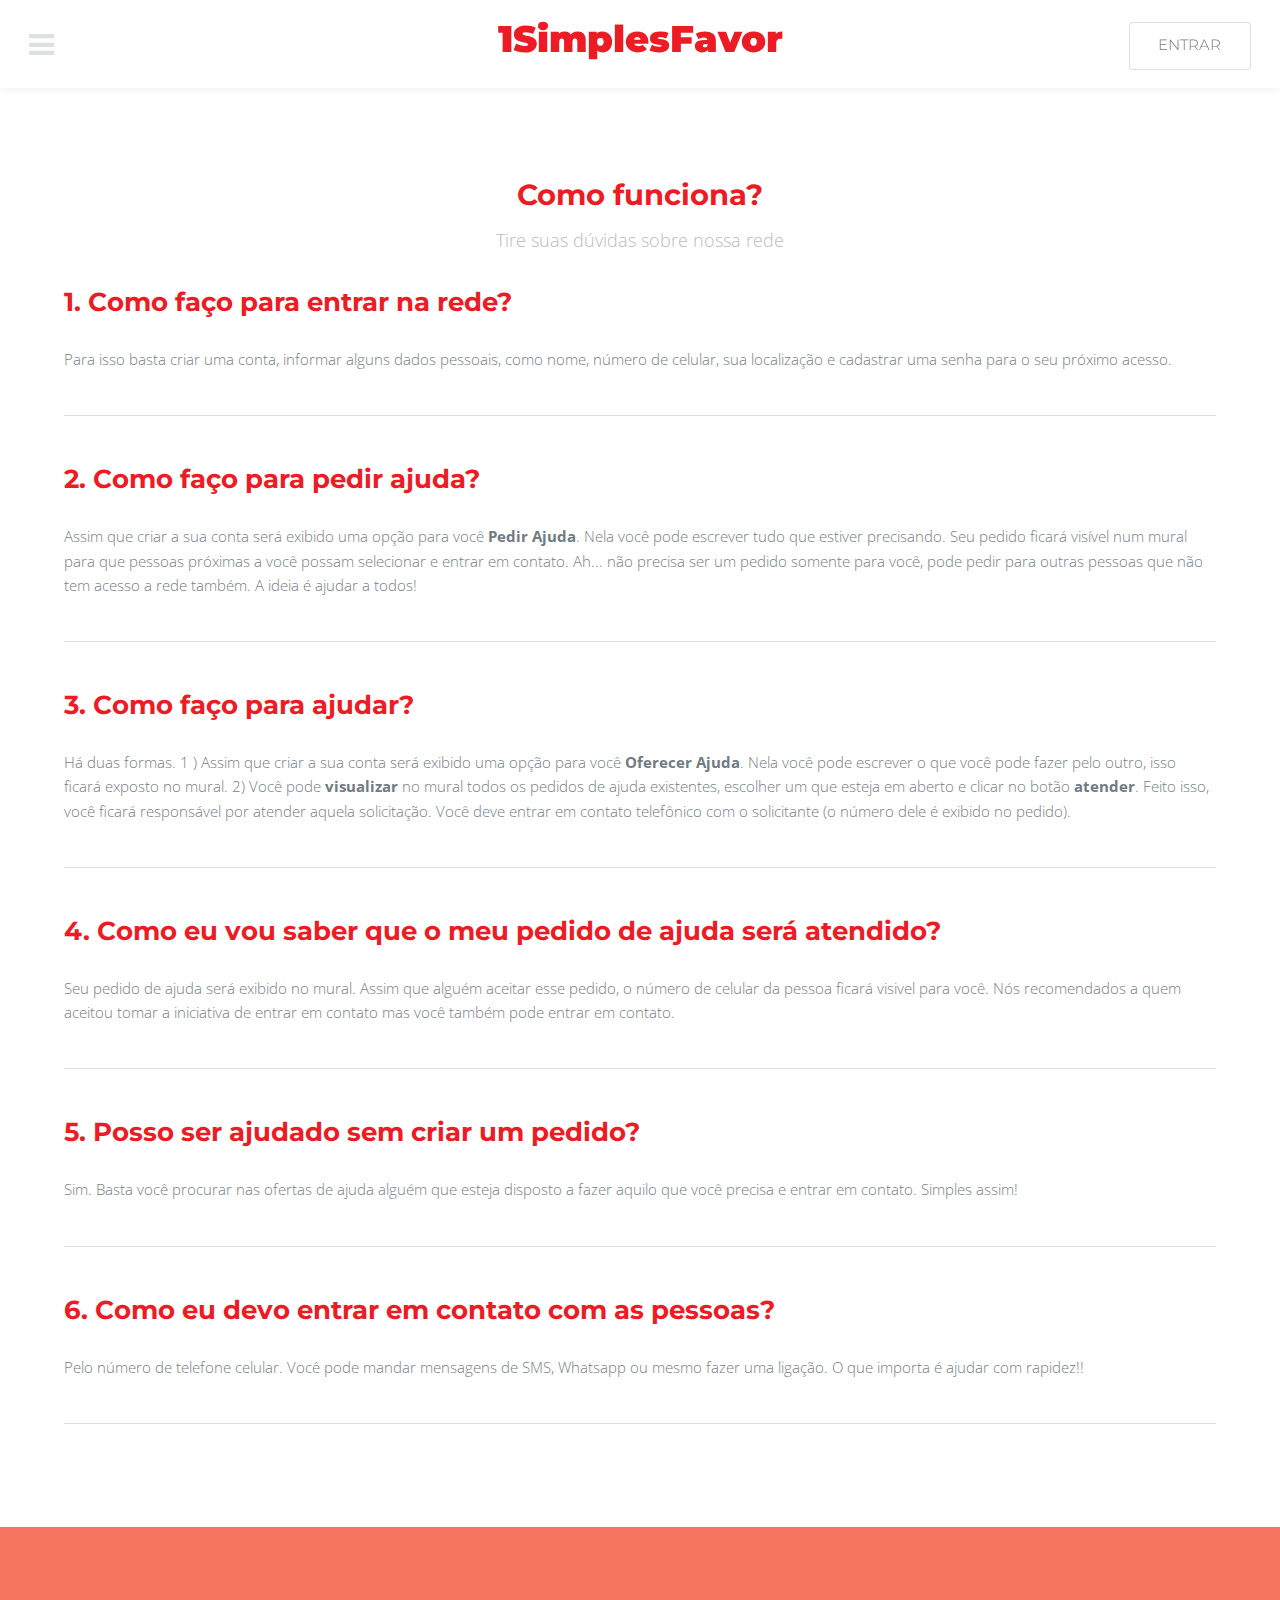
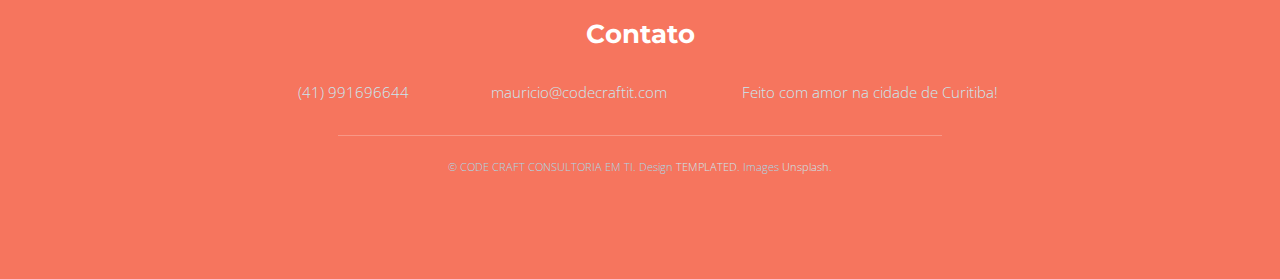
==== commit ab41a3e3: "fixes" ====
--- a/funciona.html
+++ b/funciona.html
@@ -44,9 +44,8 @@
 			</header>
 
 			<!-- Content -->
-			<h2 id="content">1. Como faço para entrar para a rede?</h2>
-			<p>Para isso você precisa criar uma conta. Basta ter alguns dados pessoais, como nome, localização e número
-				de celular para criar sua conta. Os próximos acessos será solicitado uma senha para você.</p>
+			<h2 id="content">1. Como faço para entrar na rede?</h2>
+			<p>Para isso basta criar uma conta, informar alguns dados pessoais, como nome, número de celular, sua localização e cadastrar uma senha para o seu próximo acesso.</p>
 			<hr class="major" />
 			<h2 id="content">2. Como faço para pedir ajuda?</h2>
 			<p>Assim que criar a sua conta será exibido uma opção para você <strong>Pedir Ajuda</strong>. Nela você pode
@@ -68,8 +67,8 @@
 				mas você também pode entrar em contato.</p>
 			<hr class="major" />
 			<h2 id="content">5. Posso ser ajudado sem criar um pedido?</h2>
-			<p>Sim. Basta você procurar nas ofertas de ajuda algúem que esteja disposto a fazer aquilo que você precisa
-				e entrar em contato. Simples assim</p>
+			<p>Sim. Basta você procurar nas ofertas de ajuda alguém que esteja disposto a fazer aquilo que você precisa
+				e entrar em contato. Simples assim!</p>
 			<hr class="major" />
 			<h2 id="content">6. Como eu devo entrar em contato com as pessoas?</h2>
 			<p>Pelo número de telefone celular. Você pode mandar mensagens de SMS, Whatsapp ou mesmo fazer uma ligação.
